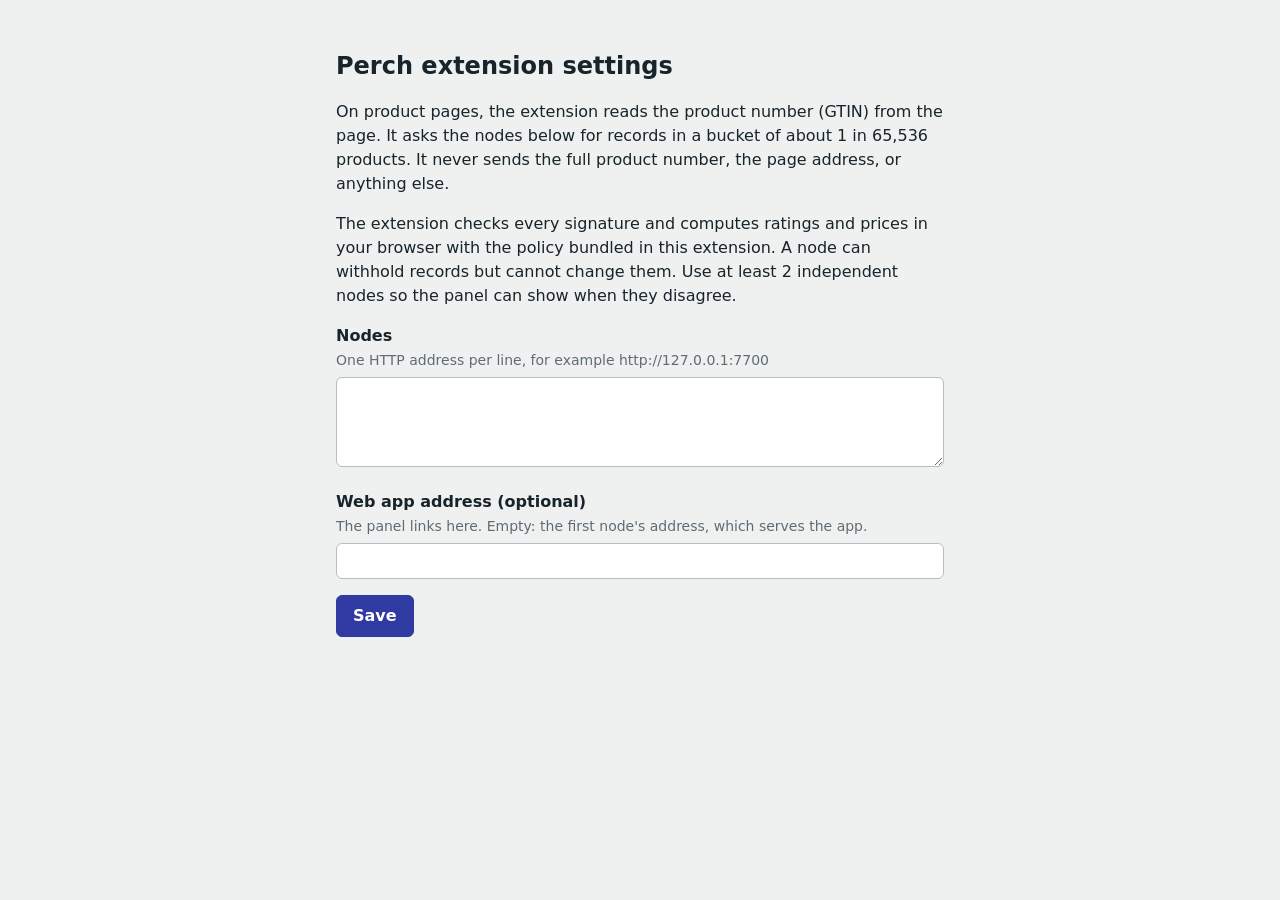
==== extension/options.html @ 5f6966d9 "Web app on mock client with contract additions; MV3 extension; build script stages extension Co-Auth" ====
<!doctype html>
<html lang="en">
<head>
  <meta charset="utf-8">
  <meta name="viewport" content="width=device-width, initial-scale=1">
  <meta name="color-scheme" content="light dark">
  <title>Perch extension settings</title>
  <link rel="stylesheet" href="options.css">
  <script type="module" src="options.js"></script>
</head>
<body>
  <main>
    <h1>Perch extension settings</h1>
    <p>On product pages, the extension reads the product number (GTIN) from the page. It asks the nodes below for records in a bucket of about 1 in 65,536 products. It never sends the full product number, the page address, or anything else.</p>
    <p>The extension checks every signature and computes ratings and prices in your browser with the policy bundled in this extension. A node can withhold records but cannot change them. Use at least 2 independent nodes so the panel can show when they disagree.</p>
    <form id="form" novalidate>
      <div class="field">
        <label for="nodes">Nodes</label>
        <p class="hint" id="nodes-hint">One HTTP address per line, for example http://127.0.0.1:7700</p>
        <textarea id="nodes" rows="4" spellcheck="false" aria-describedby="nodes-hint"></textarea>
      </div>
      <div class="field">
        <label for="app">Web app address (optional)</label>
        <p class="hint" id="app-hint">The panel links here. Empty: the first node's address, which serves the app.</p>
        <input id="app" type="url" spellcheck="false" aria-describedby="app-hint">
      </div>
      <button type="submit">Save</button>
      <p id="status" role="status"></p>
    </form>
  </main>
</body>
</html>
---- extension/options.css ----
:root {
  color-scheme: light;
  --bg: #eef1f0;
  --surface: #ffffff;
  --ink: #18242b;
  --muted: #5f6c74;
  --line: #b4bec3;
  --accent: #2f3aa3;
  --accent-ink: #ffffff;
}
@media (prefers-color-scheme: dark) {
  :root:not([data-theme='light']) {
    color-scheme: dark;
    --bg: #131a1f;
    --surface: #1b252b;
    --ink: #e6ecee;
    --muted: #93a0a6;
    --line: #4a5b64;
    --accent: #a6abff;
    --accent-ink: #131a1f;
  }
}
:root[data-theme='dark'] {
  color-scheme: dark;
  --bg: #131a1f;
  --surface: #1b252b;
  --ink: #e6ecee;
  --muted: #93a0a6;
  --line: #4a5b64;
  --accent: #a6abff;
  --accent-ink: #131a1f;
}
* { box-sizing: border-box; }
body { margin: 0; background: var(--bg); color: var(--ink); font: 16px/1.5 system-ui, -apple-system, 'Segoe UI', sans-serif; }
main { max-width: 40rem; margin: 0 auto; padding: 2rem 16px; }
h1 { font-size: 1.5rem; }
p { max-width: 68ch; }
.field { margin: 1rem 0; }
label { display: block; font-weight: 700; }
.hint { color: var(--muted); font-size: 0.875rem; margin: 0.125rem 0 0.375rem; }
textarea, input { width: 100%; font: 0.9375rem ui-monospace, Menlo, Consolas, monospace; padding: 0.5rem; border: 1px solid var(--line); border-radius: 6px; background: var(--surface); color: var(--ink); }
button { font: inherit; font-weight: 700; padding: 0.5rem 1rem; border-radius: 6px; border: 1px solid var(--accent); background: var(--accent); color: var(--accent-ink); cursor: pointer; }
:focus-visible { outline: 3px solid var(--accent); outline-offset: 2px; }
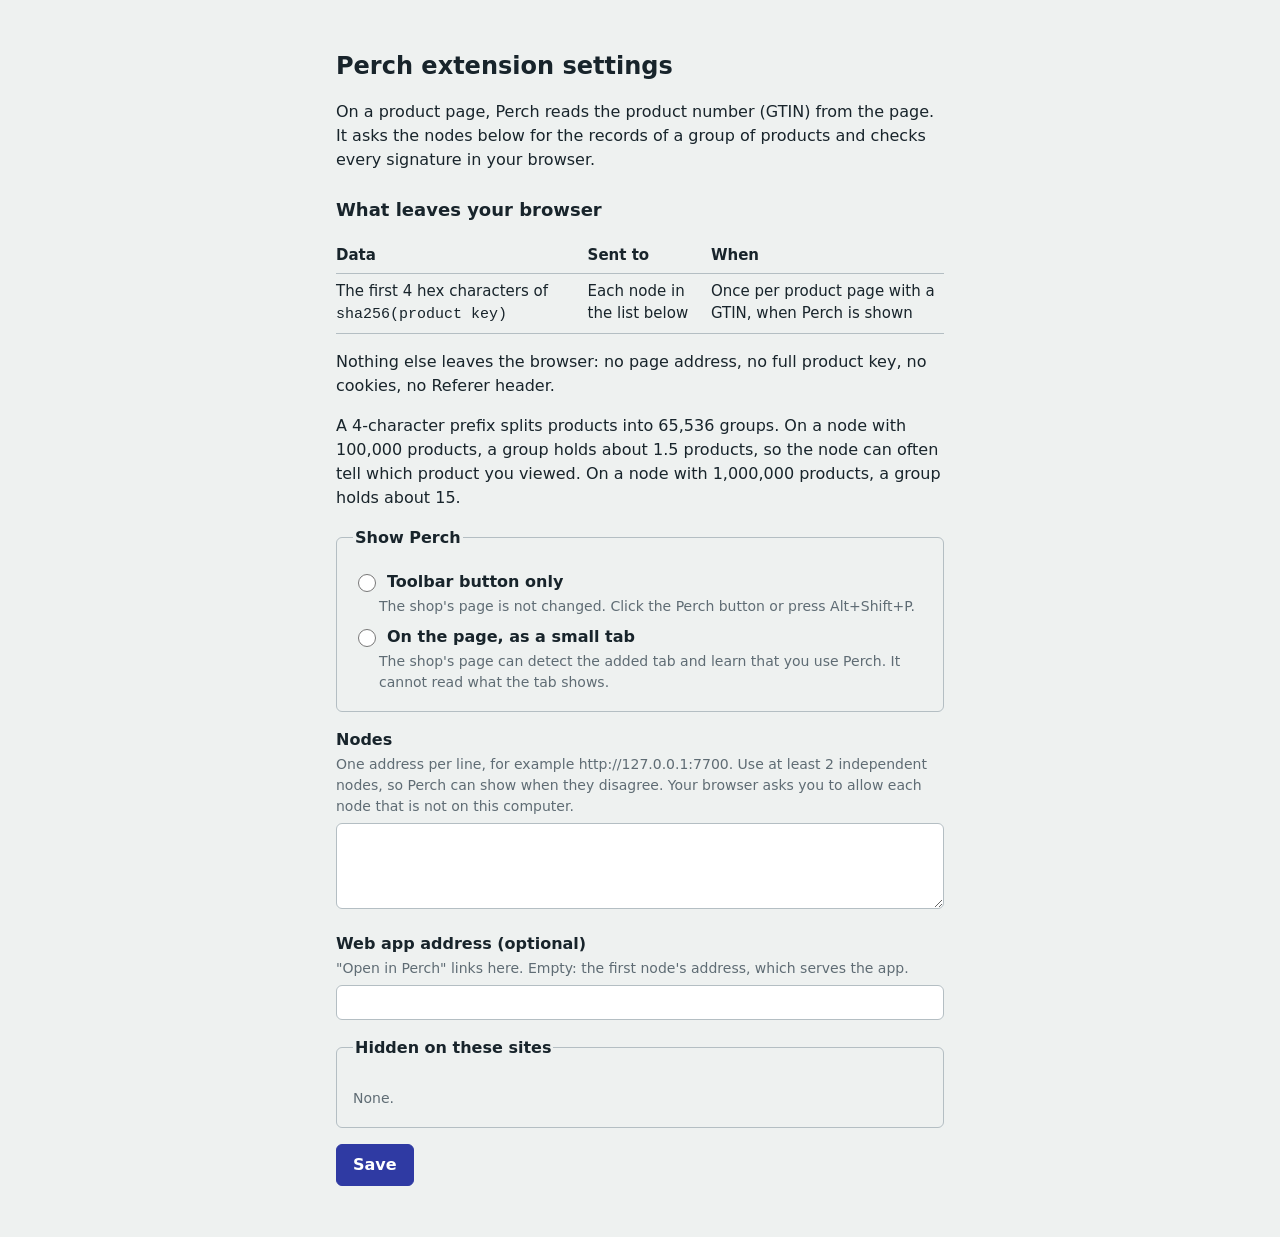
==== commit 889195da: "Apply UX spec changes C1-C16 to web app and extension Co-Authored-By: Claude Opus 5.5 <noreply@anthr" ====
--- a/extension/options.html
+++ b/extension/options.html
@@ -11,19 +11,39 @@
 <body>
   <main>
     <h1>Perch extension settings</h1>
-    <p>On product pages, the extension reads the product number (GTIN) from the page. It asks the nodes below for records in a bucket of about 1 in 65,536 products. It never sends the full product number, the page address, or anything else.</p>
-    <p>The extension checks every signature and computes ratings and prices in your browser with the policy bundled in this extension. A node can withhold records but cannot change them. Use at least 2 independent nodes so the panel can show when they disagree.</p>
+    <p>On a product page, Perch reads the product number (GTIN) from the page. It asks the nodes below for the records of a group of products and checks every signature in your browser.</p>
+
+    <h2>What leaves your browser</h2>
+    <table>
+      <thead><tr><th scope="col">Data</th><th scope="col">Sent to</th><th scope="col">When</th></tr></thead>
+      <tbody><tr><td>The first 4 hex characters of <code>sha256(product key)</code></td><td>Each node in the list below</td><td>Once per product page with a GTIN, when Perch is shown</td></tr></tbody>
+    </table>
+    <p>Nothing else leaves the browser: no page address, no full product key, no cookies, no Referer header.</p>
+    <p>A 4-character prefix splits products into 65,536 groups. On a node with 100,000 products, a group holds about 1.5 products, so the node can often tell which product you viewed. On a node with 1,000,000 products, a group holds about 15.</p>
+
     <form id="form" novalidate>
+      <fieldset>
+        <legend>Show Perch</legend>
+        <div class="radio"><input type="radio" name="show" id="show-toolbar" value="toolbar"><label for="show-toolbar">Toolbar button only</label></div>
+        <p class="hint">The shop's page is not changed. Click the Perch button or press Alt+Shift+P.</p>
+        <div class="radio"><input type="radio" name="show" id="show-page" value="page"><label for="show-page">On the page, as a small tab</label></div>
+        <p class="hint">The shop's page can detect the added tab and learn that you use Perch. It cannot read what the tab shows.</p>
+      </fieldset>
       <div class="field">
         <label for="nodes">Nodes</label>
-        <p class="hint" id="nodes-hint">One HTTP address per line, for example http://127.0.0.1:7700</p>
+        <p class="hint" id="nodes-hint">One address per line, for example http://127.0.0.1:7700. Use at least 2 independent nodes, so Perch can show when they disagree. Your browser asks you to allow each node that is not on this computer.</p>
         <textarea id="nodes" rows="4" spellcheck="false" aria-describedby="nodes-hint"></textarea>
       </div>
       <div class="field">
         <label for="app">Web app address (optional)</label>
-        <p class="hint" id="app-hint">The panel links here. Empty: the first node's address, which serves the app.</p>
+        <p class="hint" id="app-hint">"Open in Perch" links here. Empty: the first node's address, which serves the app.</p>
         <input id="app" type="url" spellcheck="false" aria-describedby="app-hint">
       </div>
+      <fieldset id="hidden-sites">
+        <legend>Hidden on these sites</legend>
+        <ul id="sites"></ul>
+        <p class="hint" id="no-sites">None.</p>
+      </fieldset>
       <button type="submit">Save</button>
       <p id="status" role="status"></p>
     </form>
--- a/extension/options.css
+++ b/extension/options.css
@@ -41,3 +41,14 @@
 textarea, input { width: 100%; font: 0.9375rem ui-monospace, Menlo, Consolas, monospace; padding: 0.5rem; border: 1px solid var(--line); border-radius: 6px; background: var(--surface); color: var(--ink); }
 button { font: inherit; font-weight: 700; padding: 0.5rem 1rem; border-radius: 6px; border: 1px solid var(--accent); background: var(--accent); color: var(--accent-ink); cursor: pointer; }
 :focus-visible { outline: 3px solid var(--accent); outline-offset: 2px; }
+h2 { font-size: 1.125rem; margin-top: 1.5rem; }
+table { border-collapse: collapse; width: 100%; font-size: 0.9375rem; }
+th, td { text-align: left; padding: 0.375rem 0.5rem 0.375rem 0; border-bottom: 1px solid var(--line); vertical-align: top; }
+fieldset { border: 1px solid var(--line); border-radius: 6px; padding: 0.75rem 1rem; margin: 1rem 0; }
+legend { font-weight: 700; }
+.radio { display: flex; gap: 0.5rem; align-items: center; margin-top: 0.5rem; }
+.radio input { accent-color: var(--accent); width: 1.125rem; height: 1.125rem; }
+.radio label { font-weight: 600; }
+.radio + .hint { margin-left: 1.625rem; }
+button.small { font-size: 0.875rem; padding: 0.25rem 0.625rem; }
+#sites { padding-left: 1.25rem; }
